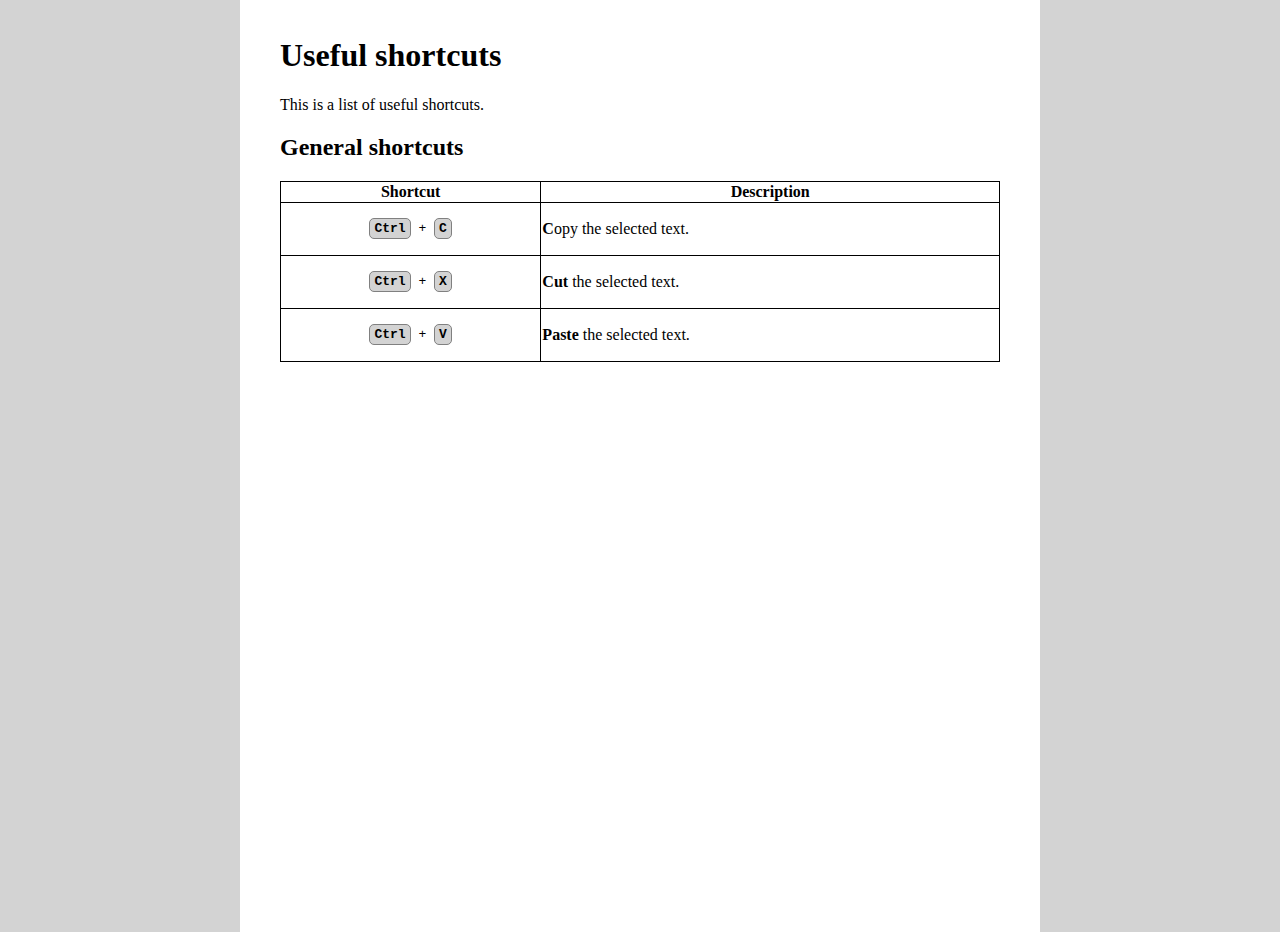
==== index.html @ 58508b27 "Added some things" ====
<!DOCTYPE html>
<script>
    fetch('./en.html')
        .then(res => res.text())
        .then(text => document.documentElement.innerHTML = text)
        .catch(console.error);
</script>
<!DOCTYPE html>
<html lang="en">
<head>
    <meta charset="UTF-8">
    <meta http-equiv="X-UA-Compatible" content="IE=edge">
    <meta name="viewport" content="width=device-width, initial-scale=1.0">
    <link rel="stylesheet" href="./style.css">
    <title>Useful Shortcuts</title>
</head>
<body>
    <main>
        
    </main>
</body>
</html>
---- style.css ----
:root {
    --primary-background: white;
    --secondary-background: lightgray;
    --text-color: black;
    --keystroke-text-color: black;
    --keystroke-background-color: lightgray;
    --keystroke-border-color: gray;
}

body {
    display: flex;
    margin: 0;
    background-color: var(--secondary-background);
}

main {
    margin: auto;
    width: 90ch;
    height: 100vh;
    padding: 2ch 5ch;
    background-color: var(--primary-background);
}

table {
    width: 100%;
    border-collapse: collapse;
}

table, th, td {
    border: 1px solid black;
}

table th {
    border: 1px solid black;
}

kbd > kbd {
    display: inline-block;
    background-color: var(--keystroke-background-color);
    border: 1px solid var(--keystroke-border-color);
    border-radius: 5px;
    padding: 2px 4px;
    color: var(--keystroke-text-color);
    font-weight: bold;
}

td:first-child {
    text-align: center;
}
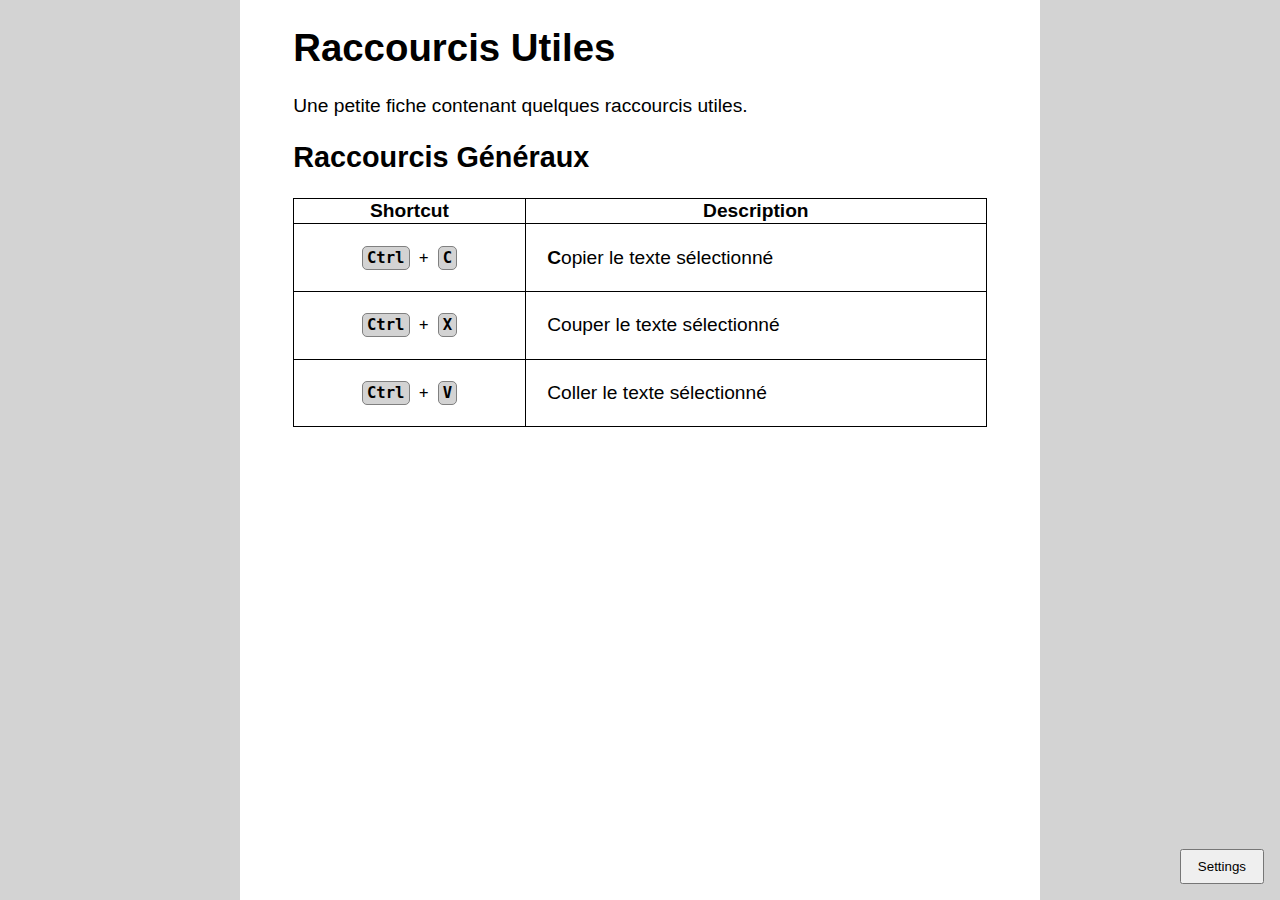
==== commit 518a2883: "added language support, french, and js. starting making settings" ====
--- a/index.html
+++ b/index.html
@@ -1,10 +1,3 @@
-<!DOCTYPE html>
-<script>
-    fetch('./en.html')
-        .then(res => res.text())
-        .then(text => document.documentElement.innerHTML = text)
-        .catch(console.error);
-</script>
 <!DOCTYPE html>
 <html lang="en">
 <head>
@@ -12,9 +5,11 @@
     <meta http-equiv="X-UA-Compatible" content="IE=edge">
     <meta name="viewport" content="width=device-width, initial-scale=1.0">
     <link rel="stylesheet" href="./style.css">
+    <script type="module" src="src/main.mjs" defer></script>
     <title>Useful Shortcuts</title>
 </head>
-<body>
+<body class="classic">
+    <button id="settings-button">Settings</button>
     <main>
         
     </main>
--- a/style.css
+++ b/style.css
@@ -1,25 +1,31 @@
-:root {
+body.classic {
     --primary-background: white;
     --secondary-background: lightgray;
     --text-color: black;
     --keystroke-text-color: black;
     --keystroke-background-color: lightgray;
     --keystroke-border-color: gray;
+    --table-border-color: black;
 }
 
 body {
     display: flex;
     margin: 0;
     background-color: var(--secondary-background);
+    font-family: Helvetica, Arial, sans-serif;
 }
 
 main {
+    font-size: 1.2em;
     margin: auto;
-    width: 90ch;
+    width: 65ch;
     height: 100vh;
-    padding: 2ch 5ch;
+    padding-inline: 5ch;
     background-color: var(--primary-background);
 }
+
+/*p, table {
+}*/
 
 table {
     width: 100%;
@@ -27,11 +33,19 @@
 }
 
 table, th, td {
-    border: 1px solid black;
+    border: 1px solid var(--table-border-color);
 }
 
-table th {
-    border: 1px solid black;
+td {
+    padding: 2ch;
+}
+
+th {
+    border: 1px solid var(--table-border-color);
+}
+
+kbd {
+    user-select: none;
 }
 
 kbd > kbd {
@@ -46,4 +60,11 @@
 
 td:first-child {
     text-align: center;
+}
+
+#settings-button {
+    position: fixed;
+    inset: auto 1rem 1rem auto;
+    padding-inline: 1rem;
+    padding-block: 0.5rem;
 }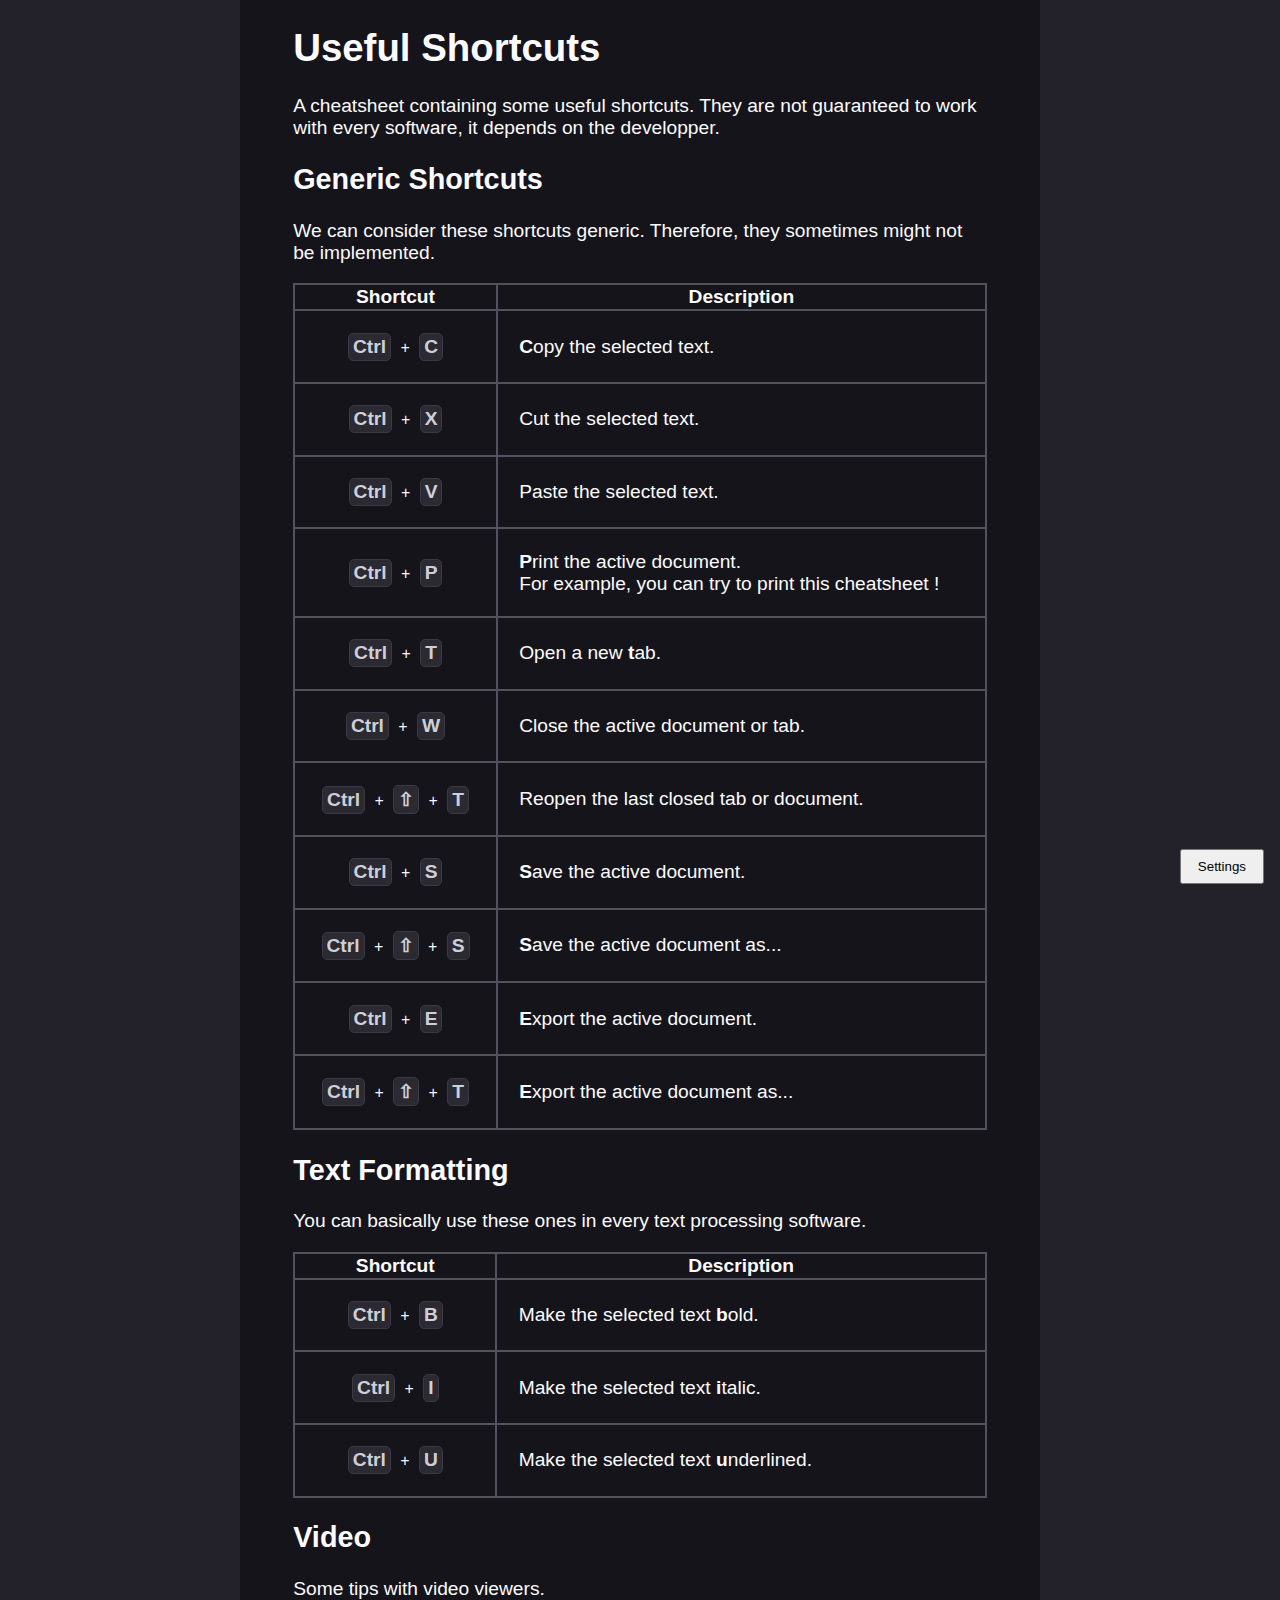
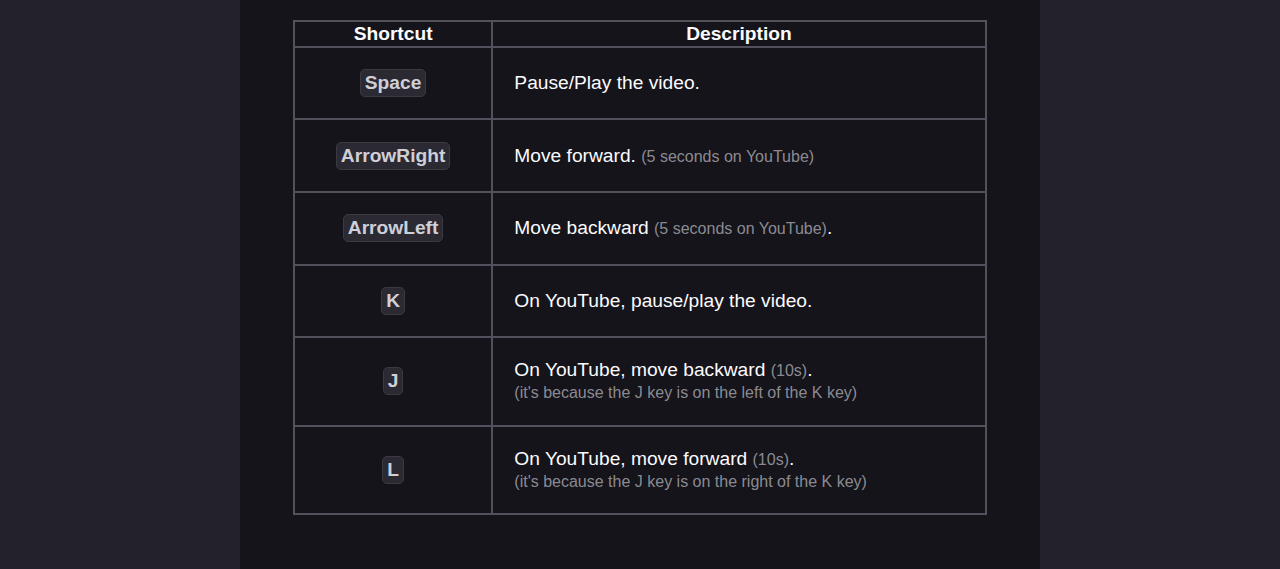
==== commit 7354c854: "colors. css" ====
--- a/index.html
+++ b/index.html
@@ -8,10 +8,15 @@
     <script type="module" src="src/main.mjs" defer></script>
     <title>Useful Shortcuts</title>
 </head>
-<body class="classic">
-    <button id="settings-button">Settings</button>
+<body class="dark">
     <main>
         
     </main>
+    <button id="settings-button">Settings</button>
+    <dialog id="settings-dialog">
+        <form method="dialog" action="none">
+            <button type="submit">Submit</button>
+        </form>
+    </dialog>
 </body>
 </html>--- a/style.css
+++ b/style.css
@@ -2,10 +2,22 @@
     --primary-background: white;
     --secondary-background: lightgray;
     --text-color: black;
+    --text-unimportant: rgba(207,207,216,0.6509803921568628);
     --keystroke-text-color: black;
     --keystroke-background-color: lightgray;
     --keystroke-border-color: gray;
     --table-border-color: black;
+}
+
+body.dark {
+    --primary-background: #15141a;
+    --secondary-background: #23222b;
+    --text-color: #fbfbfe;
+    --text-unimportant: rgba(207,207,216,0.6509803921568628);
+    --keystroke-text-color: #cfcfd8;
+    --keystroke-background-color: #2b2a33;
+    --keystroke-border-color: #3a3944;
+    --table-border-color: #52525e;
 }
 
 body {
@@ -13,19 +25,17 @@
     margin: 0;
     background-color: var(--secondary-background);
     font-family: Helvetica, Arial, sans-serif;
+    color: var(--text-color);
 }
 
 main {
     font-size: 1.2em;
     margin: auto;
     width: 65ch;
-    height: 100vh;
     padding-inline: 5ch;
+    padding-bottom: 5ch;
     background-color: var(--primary-background);
 }
-
-/*p, table {
-}*/
 
 table {
     width: 100%;
@@ -33,15 +43,11 @@
 }
 
 table, th, td {
-    border: 1px solid var(--table-border-color);
+    border: 2px solid var(--table-border-color);
 }
 
 td {
     padding: 2ch;
-}
-
-th {
-    border: 1px solid var(--table-border-color);
 }
 
 kbd {
@@ -56,6 +62,7 @@
     padding: 2px 4px;
     color: var(--keystroke-text-color);
     font-weight: bold;
+    font-family: Helvetica, Arial, sans-serif;
 }
 
 td:first-child {
@@ -67,4 +74,34 @@
     inset: auto 1rem 1rem auto;
     padding-inline: 1rem;
     padding-block: 0.5rem;
+}
+
+#settings-dialog {
+    width: auto;
+    height: auto;
+    inset: auto 1rem 5rem auto;
+}
+
+small {
+    color: var(--text-unimportant);
+}
+
+small::before {
+    content: '(';
+}
+
+small::after {
+    content: ')';
+}
+
+
+/* print */
+
+section {
+    break-inside: avoid;
+}
+
+@page :first {
+    margin-block: 1cm;
+    margin-inline: 1cm;
 }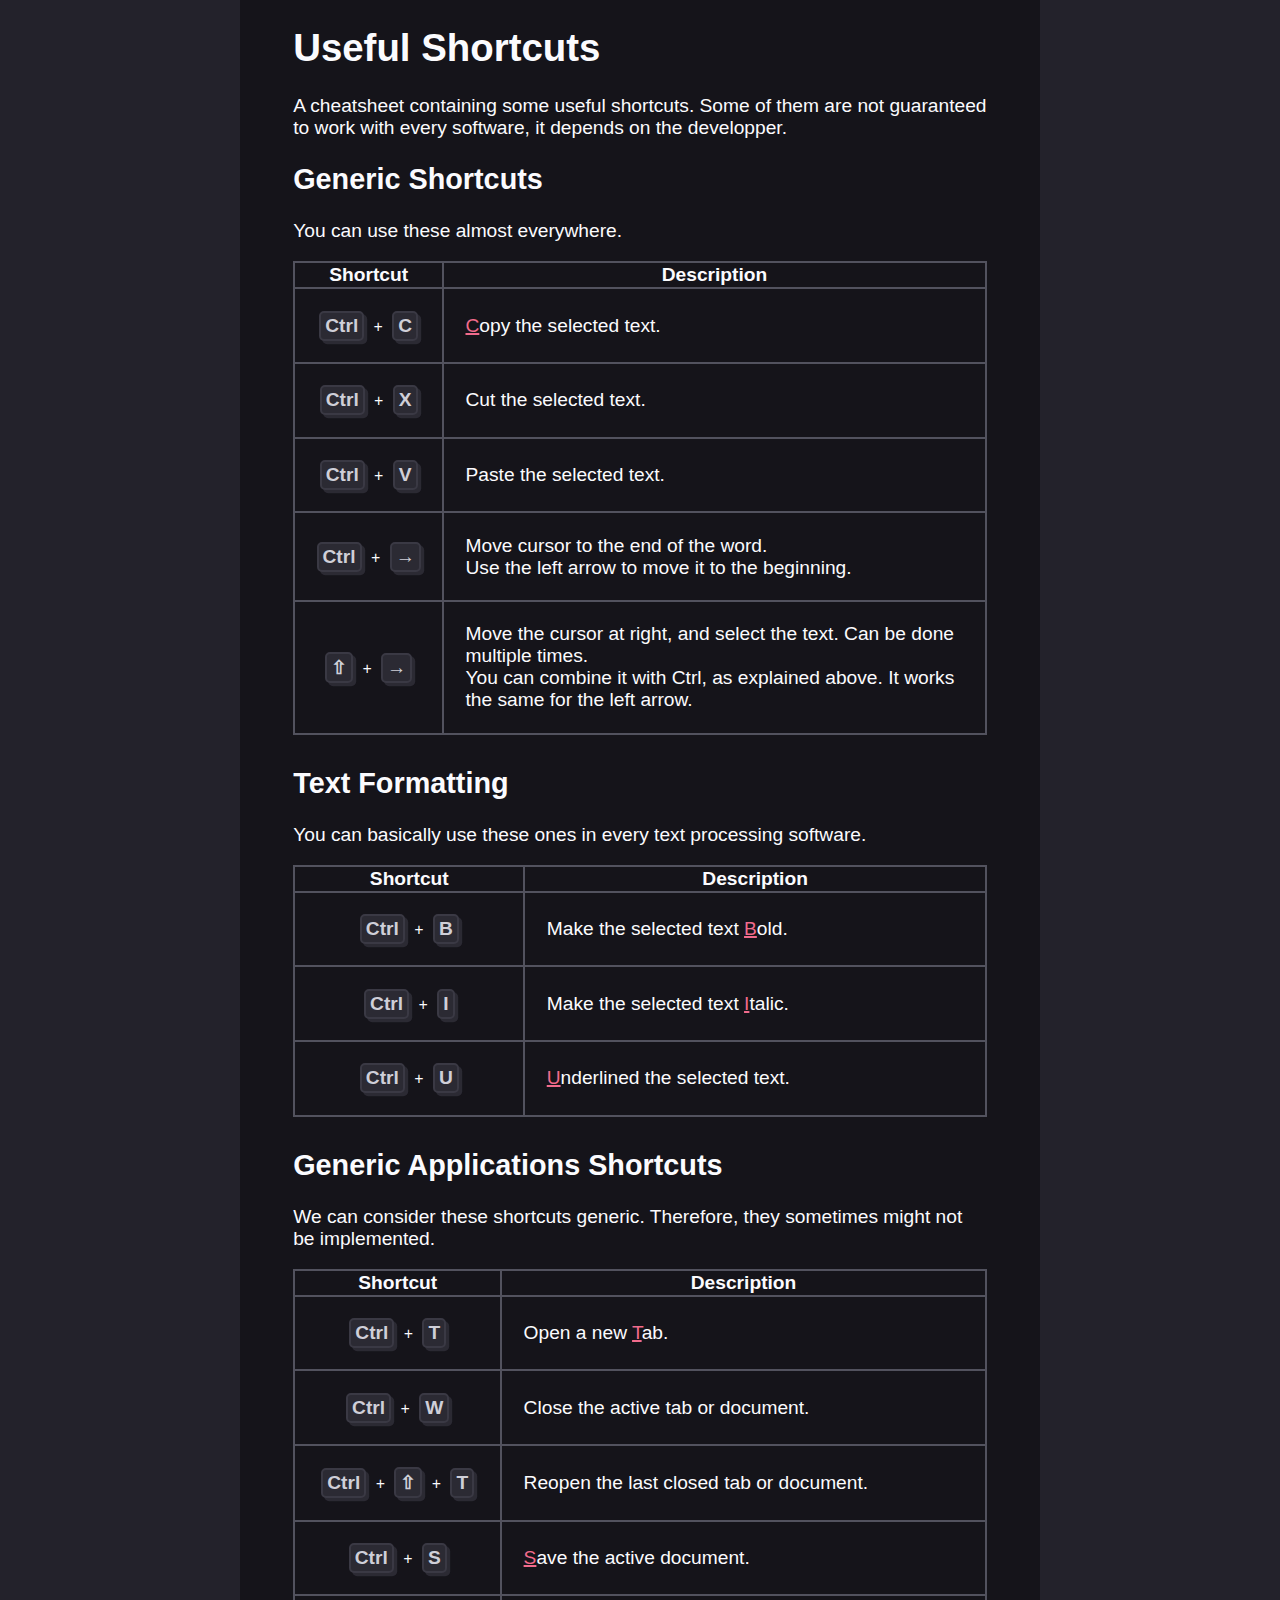
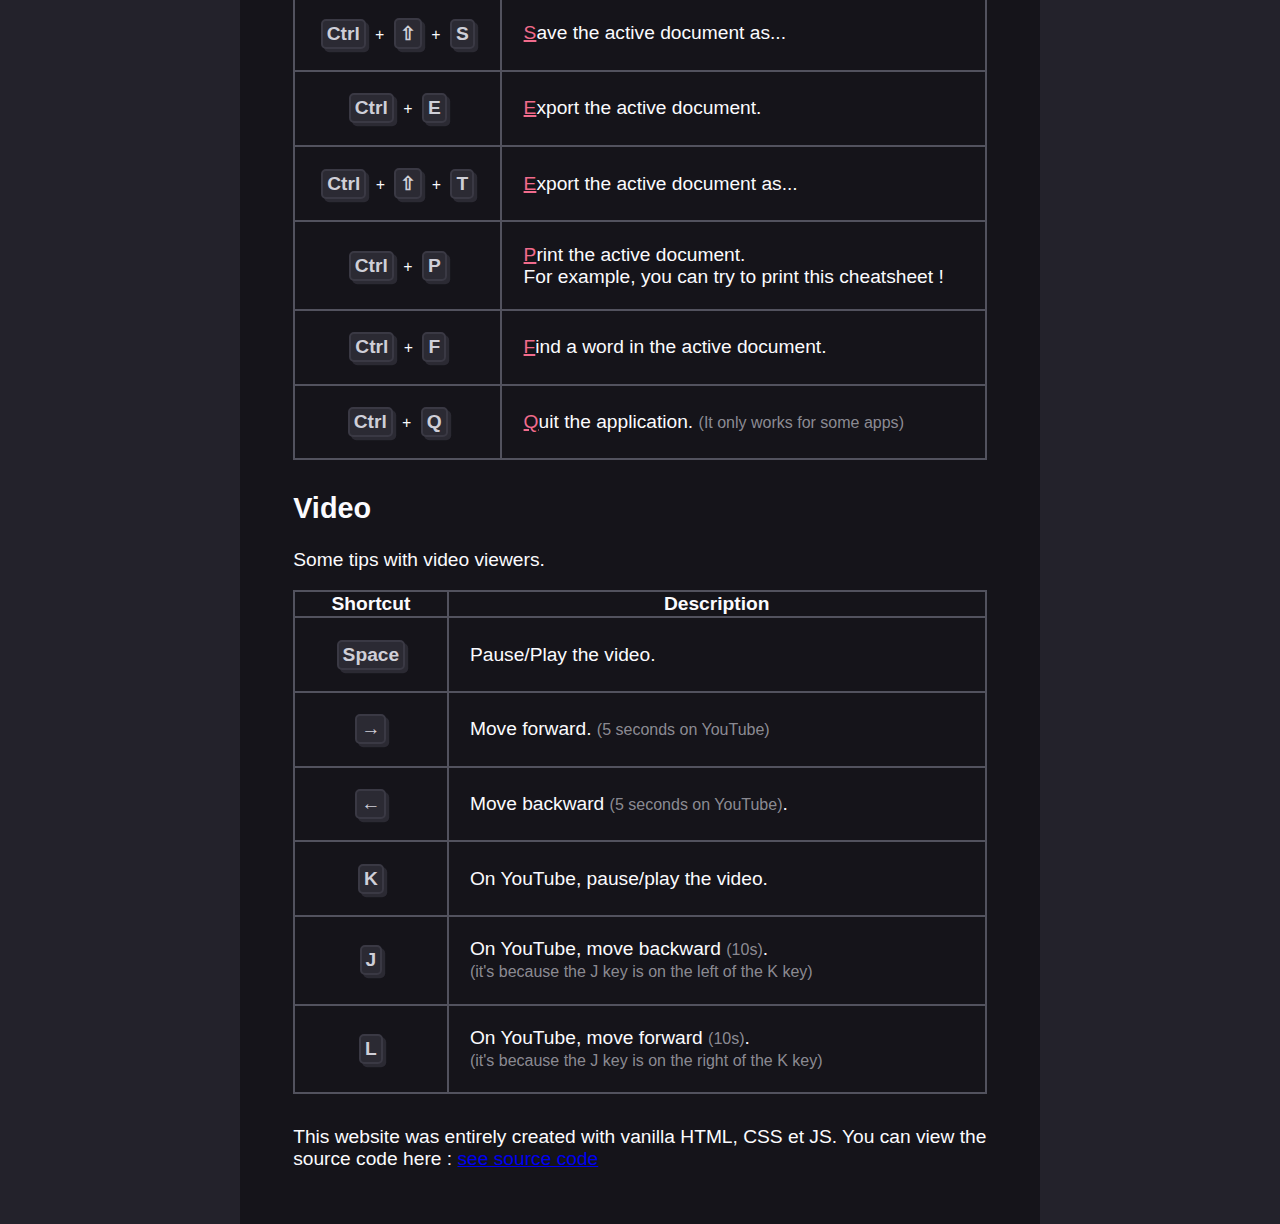
==== commit a9d6a9ff: "Finished cheatsheet" ====
--- a/index.html
+++ b/index.html
@@ -12,11 +12,5 @@
     <main>
         
     </main>
-    <button id="settings-button">Settings</button>
-    <dialog id="settings-dialog">
-        <form method="dialog" action="none">
-            <button type="submit">Submit</button>
-        </form>
-    </dialog>
 </body>
 </html>--- a/style.css
+++ b/style.css
@@ -1,15 +1,4 @@
-body.classic {
-    --primary-background: white;
-    --secondary-background: lightgray;
-    --text-color: black;
-    --text-unimportant: rgba(207,207,216,0.6509803921568628);
-    --keystroke-text-color: black;
-    --keystroke-background-color: lightgray;
-    --keystroke-border-color: gray;
-    --table-border-color: black;
-}
-
-body.dark {
+:root {
     --primary-background: #15141a;
     --secondary-background: #23222b;
     --text-color: #fbfbfe;
@@ -39,6 +28,7 @@
 
 table {
     width: 100%;
+    margin-bottom: 3ch;
     border-collapse: collapse;
 }
 
@@ -50,19 +40,21 @@
     padding: 2ch;
 }
 
-kbd {
+kbd.shortcut {
     user-select: none;
+    white-space: nowrap;
 }
 
-kbd > kbd {
+kbd > kbd.keystroke {
     display: inline-block;
     background-color: var(--keystroke-background-color);
-    border: 1px solid var(--keystroke-border-color);
+    border: 2px solid var(--keystroke-border-color);
     border-radius: 5px;
     padding: 2px 4px;
     color: var(--keystroke-text-color);
     font-weight: bold;
     font-family: Helvetica, Arial, sans-serif;
+    box-shadow: 0.2rem 0.2rem var(--keystroke-background-color);
 }
 
 td:first-child {
@@ -82,6 +74,12 @@
     inset: auto 1rem 5rem auto;
 }
 
+mark {
+    background: none;
+    color: #f16b8c;
+    text-decoration: underline 2px;
+}
+
 small {
     color: var(--text-unimportant);
 }
@@ -95,13 +93,29 @@
 }
 
 
+/* responsive on mobile */
+@media screen and (max-width: 70ch) {
+    main {
+        width: 100%;
+        padding-inline: 1ch;
+        font-size: 1em;
+    }
+}
+
 /* print */
-
 section {
     break-inside: avoid;
 }
 
-@page :first {
-    margin-block: 1cm;
-    margin-inline: 1cm;
-}+@media print {
+    body {
+        --primary-background: white !important;
+        --secondary-background: white !important;
+        --text-color: black !important;
+        --text-unimportant: rgba(107,107,116,0.6509803921568628) !important;
+        --keystroke-text-color: #cfcfd8 !important;
+        --keystroke-background-color: rgb(77, 75, 88) !important;
+        --keystroke-border-color: #444350 !important;
+        --table-border-color: black !important;
+    }
+}
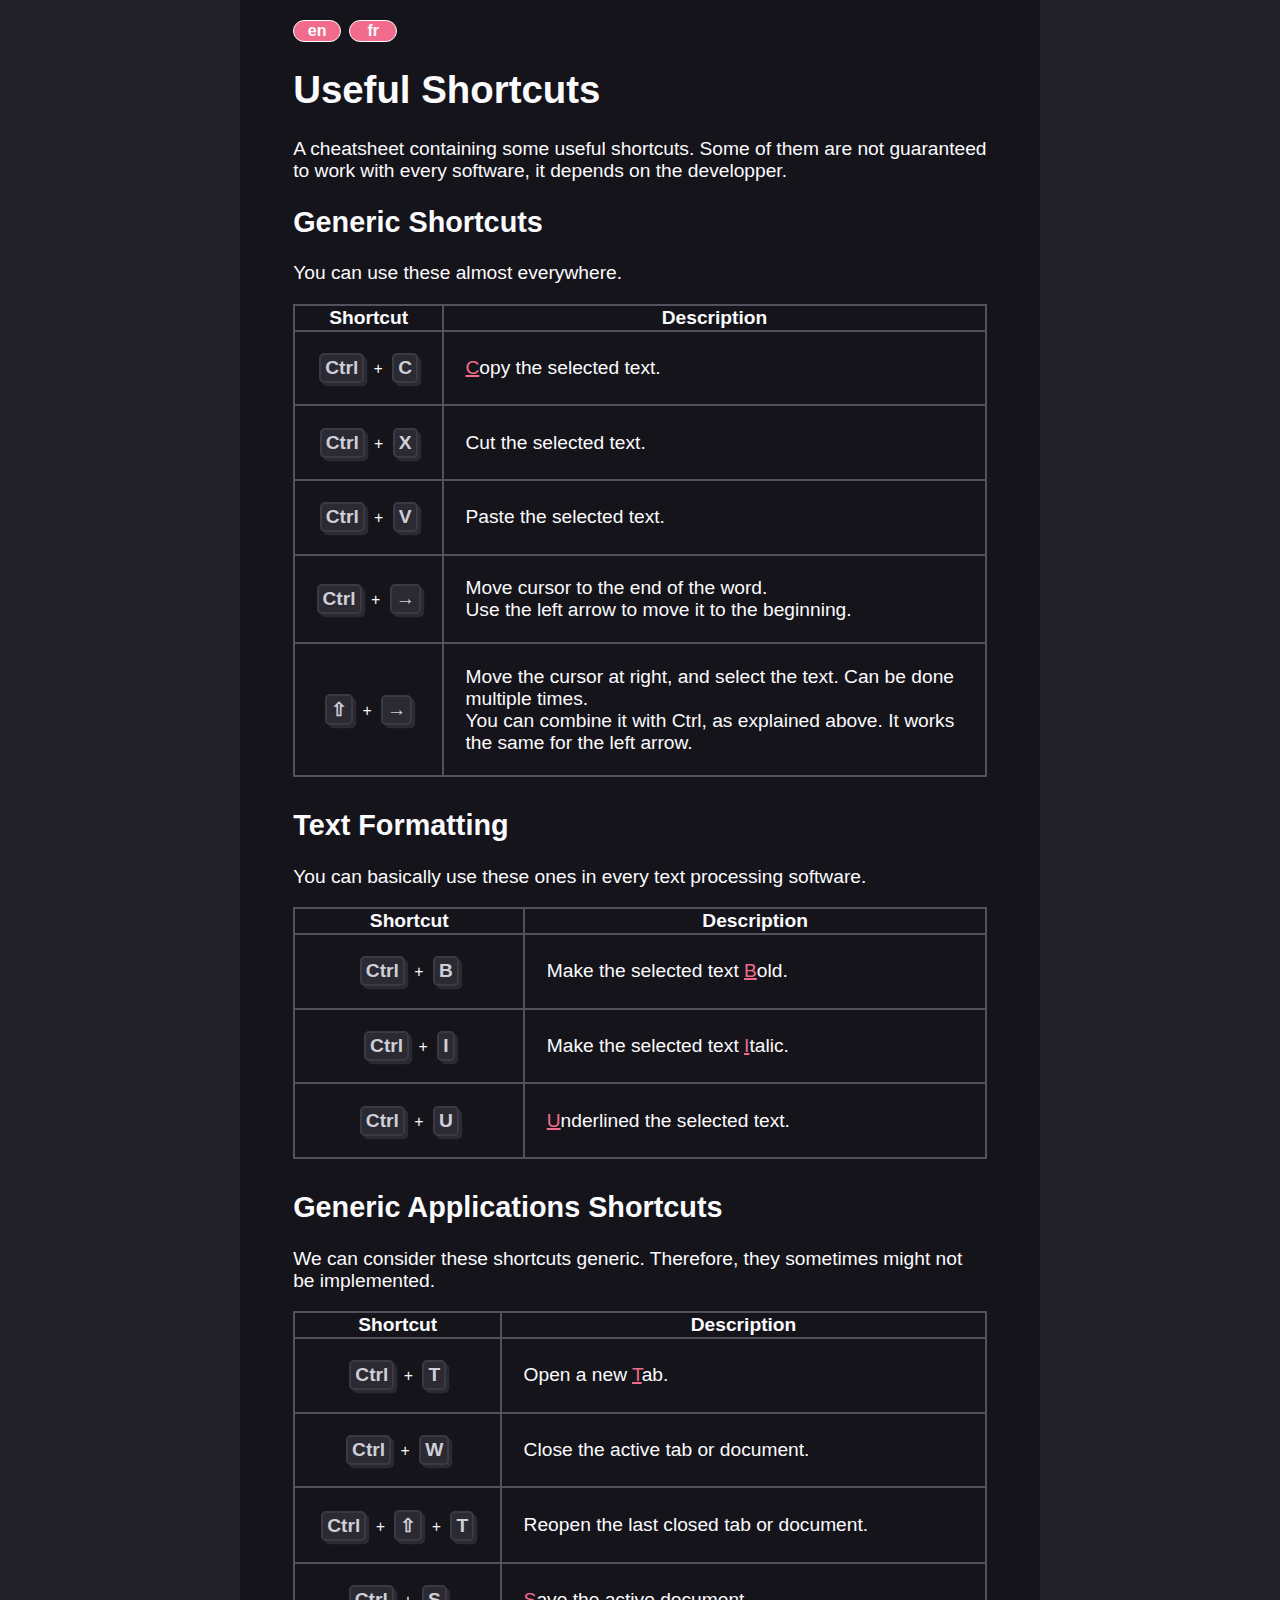
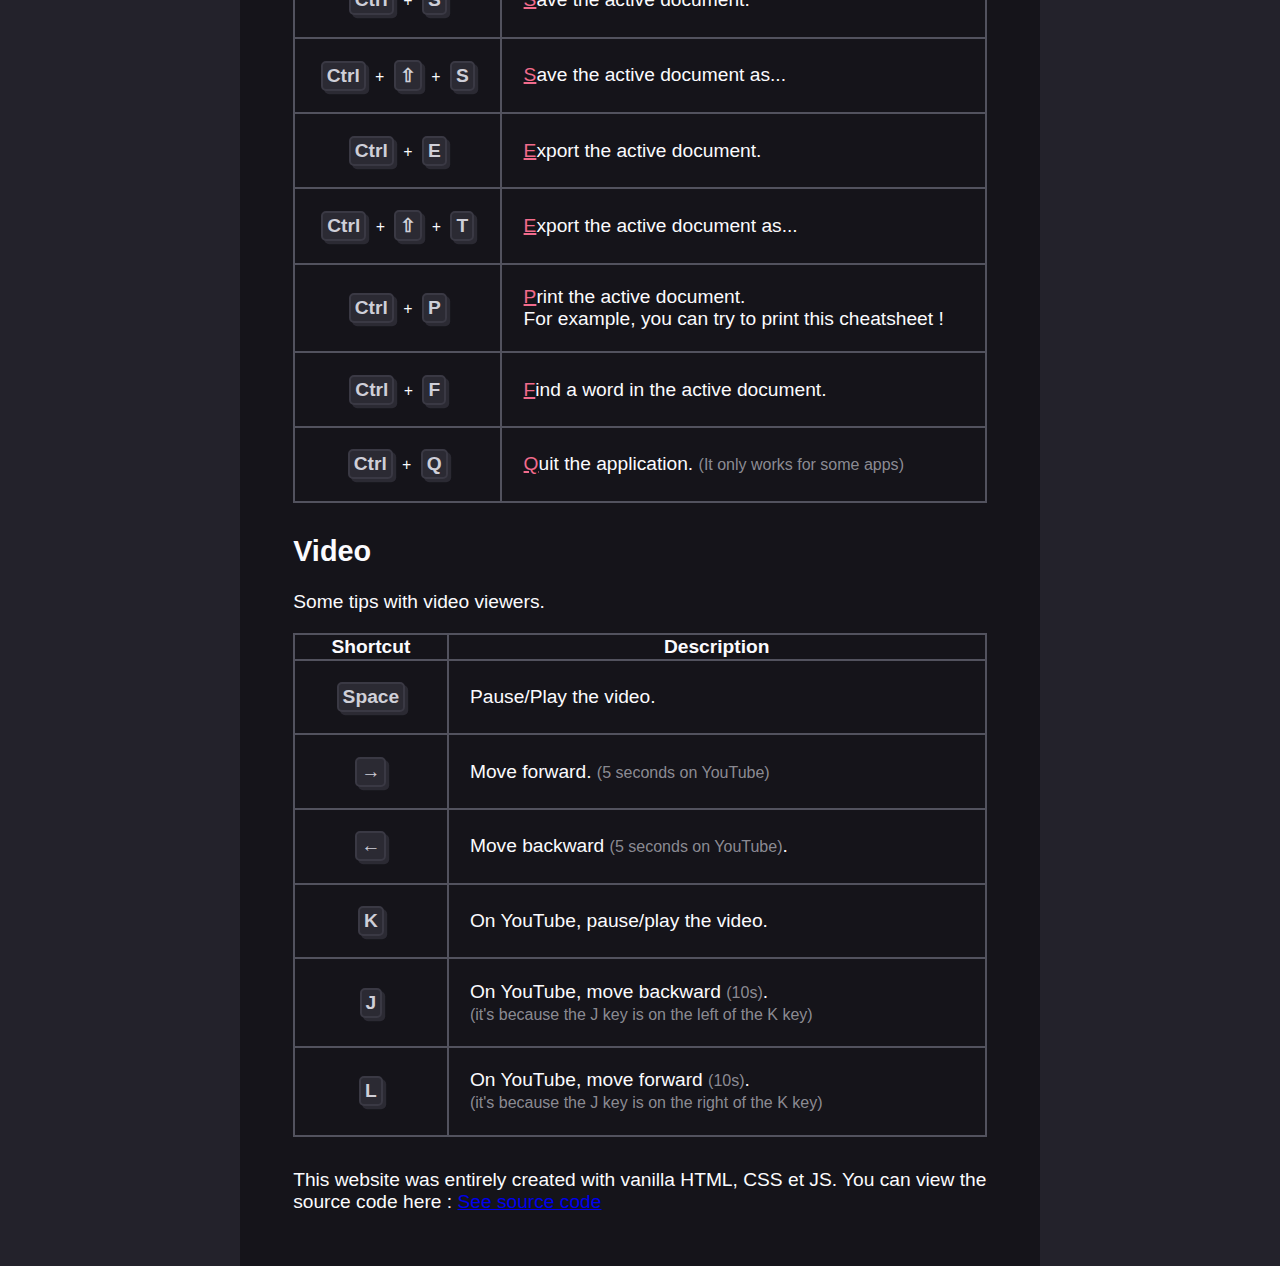
==== commit 9800cd2f: "Added a nav menu, with languages" ====
--- a/index.html
+++ b/index.html
@@ -10,7 +10,12 @@
 </head>
 <body class="dark">
     <main>
-        
+        <nav>
+            <ul>
+                <li><button>en</button></li>
+                <li><button>fr</button></li>
+            </ul>
+        </nav>
     </main>
 </body>
 </html>--- a/style.css
+++ b/style.css
@@ -7,6 +7,7 @@
     --keystroke-background-color: #2b2a33;
     --keystroke-border-color: #3a3944;
     --table-border-color: #52525e;
+    --primary-accent: #f16b8c;
 }
 
 body {
@@ -17,10 +18,28 @@
     color: var(--text-color);
 }
 
+nav ul {
+    display: flex;
+    list-style-type: none;
+    padding: 0;
+}
+
+nav button {
+    font-size: 1rem;
+    width: 3rem;
+    margin-right: .5rem;
+    background-color: var(--primary-accent);
+    border: 1px solid var(--text-color);
+    border-radius: .8rem;
+    font-weight: bold;;
+    color: var(--text-color);
+}
+
 main {
     font-size: 1.2em;
     margin: auto;
     width: 65ch;
+    min-height: 100vh; /* for loading time */
     padding-inline: 5ch;
     padding-bottom: 5ch;
     background-color: var(--primary-background);
@@ -76,7 +95,7 @@
 
 mark {
     background: none;
-    color: #f16b8c;
+    color: var(--primary-accent);
     text-decoration: underline 2px;
 }
 
@@ -118,4 +137,8 @@
         --keystroke-border-color: #444350 !important;
         --table-border-color: black !important;
     }
+
+    nav, footer {
+        display: none;
+    }
 }
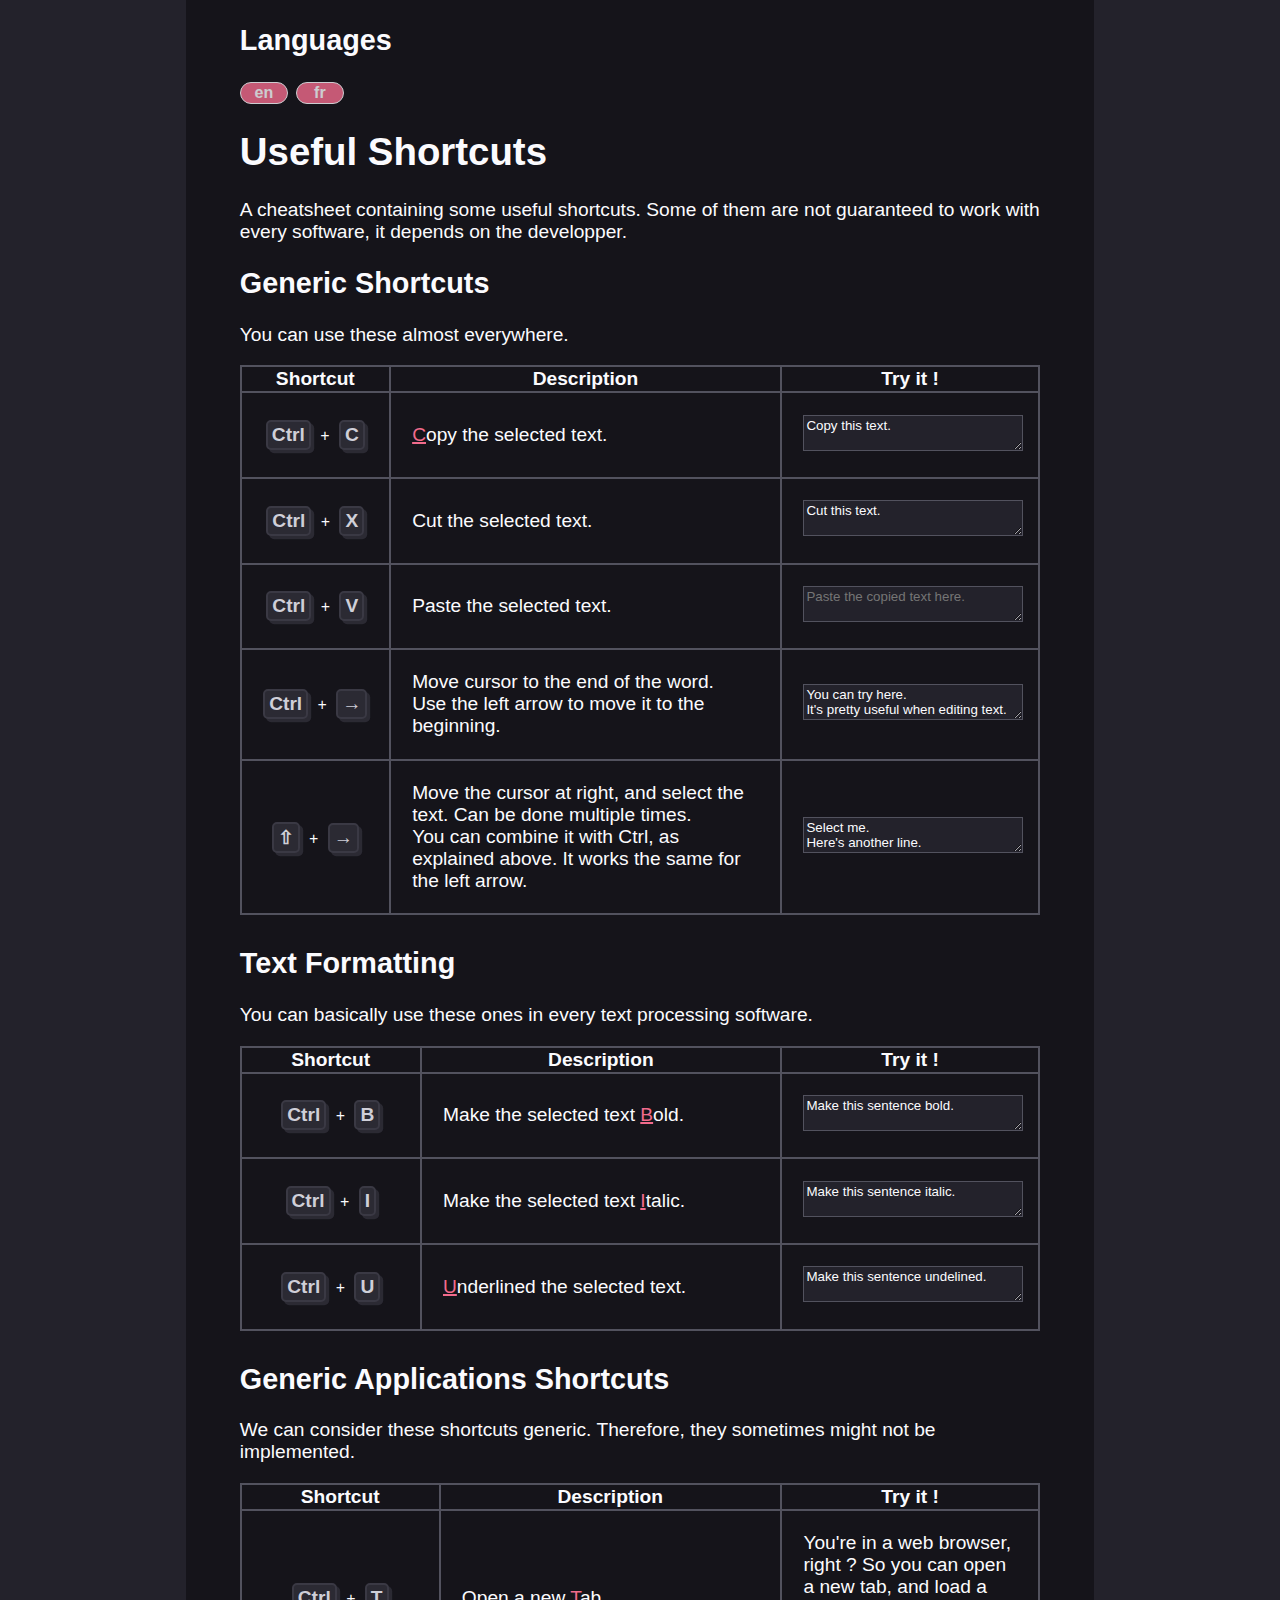
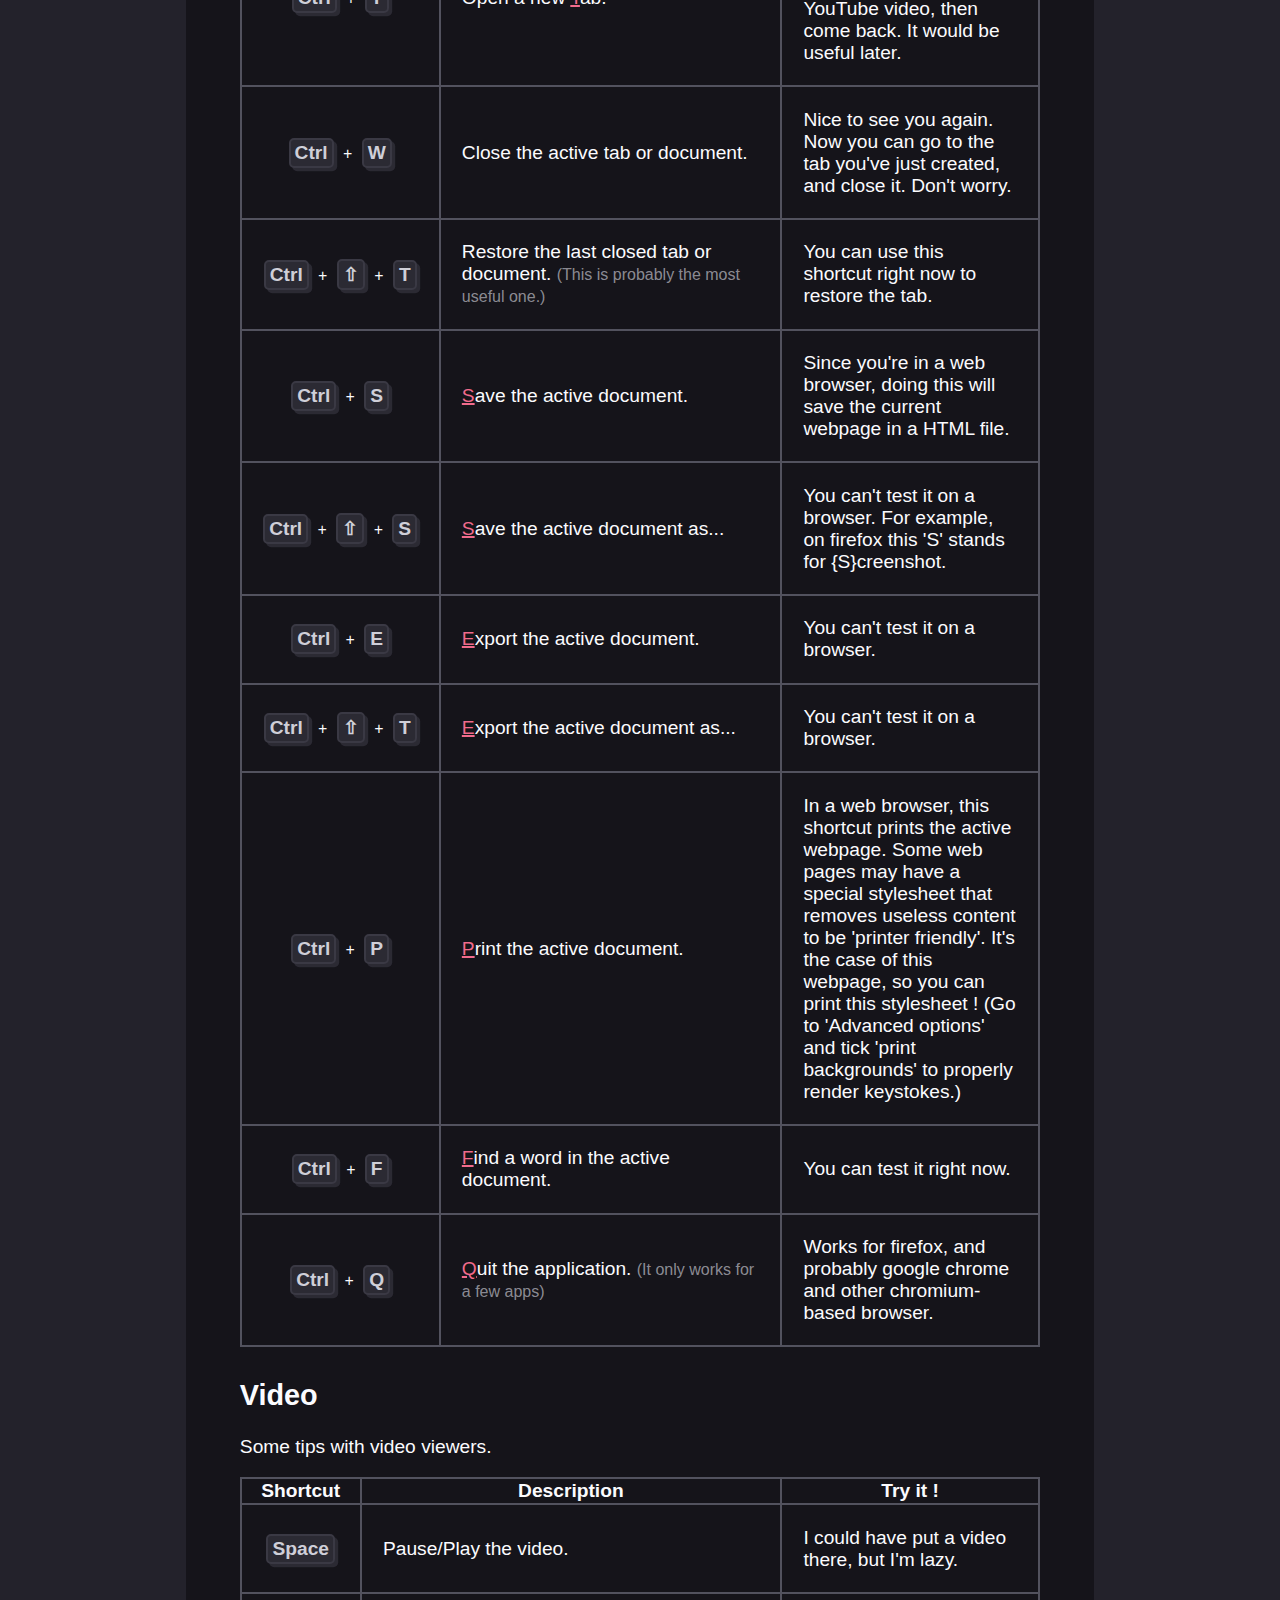
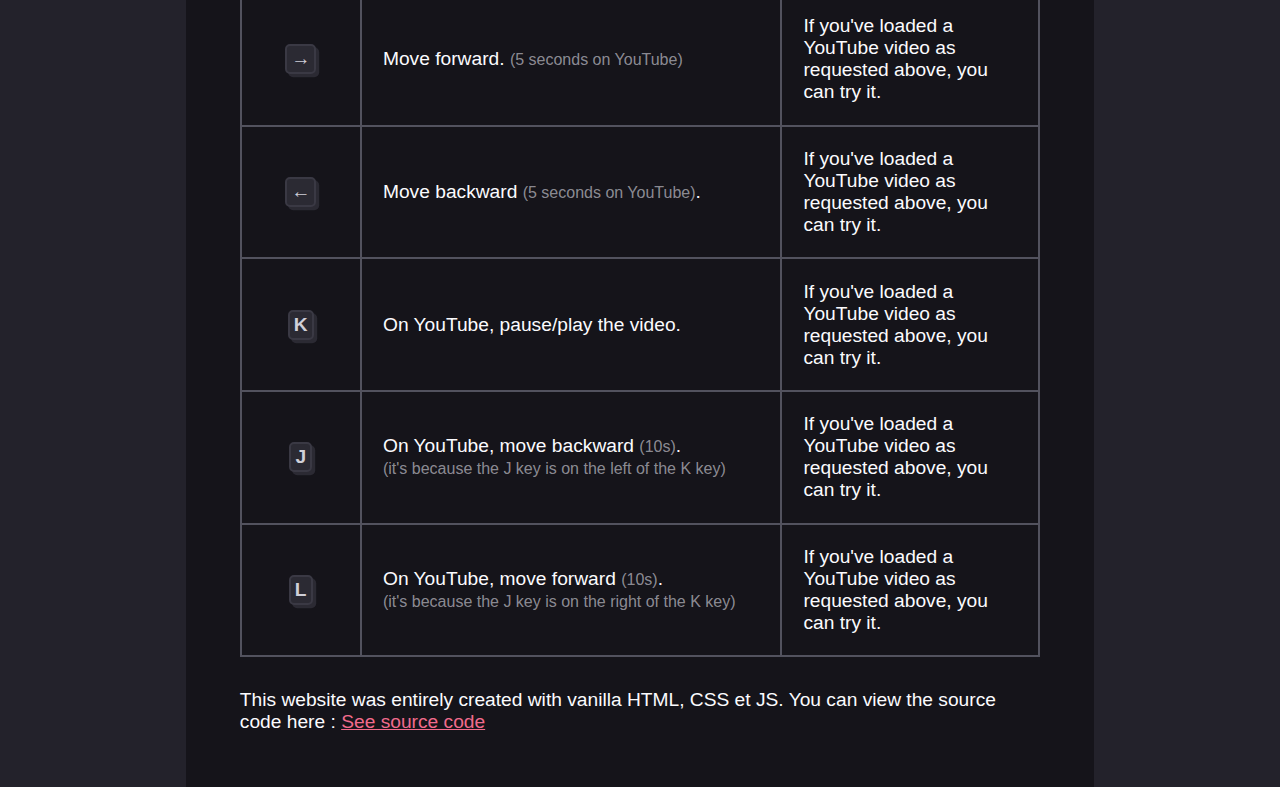
==== commit 55badc63: "Some adjustments to nav menu." ====
--- a/index.html
+++ b/index.html
@@ -6,11 +6,17 @@
     <meta name="viewport" content="width=device-width, initial-scale=1.0">
     <link rel="stylesheet" href="./style.css">
     <script type="module" src="src/main.mjs" defer></script>
+    <meta property="og:title" content="Useful Shortcuts">
+    <meta property="og:description" content="A cheatsheet containing some useful shortcuts. Some of them are not guaranteed to work with every software, it depends on the developper.">
+    <meta property="og:image" content="https://iconorbit.com/icons/256-watermark/2004201613212919397-Keyboard%20icon.jpg">
+    <meta property="og:site_name" content="Useful Shortcuts">
+    <meta name="theme-color" content="#f16b8c">
     <title>Useful Shortcuts</title>
 </head>
 <body class="dark">
     <main>
         <nav>
+            <h2>Languages</h2>
             <ul>
                 <li><button>en</button></li>
                 <li><button>fr</button></li>
--- a/style.css
+++ b/style.css
@@ -20,6 +20,7 @@
 
 nav ul {
     display: flex;
+    gap: .5rem;
     list-style-type: none;
     padding: 0;
 }
@@ -27,18 +28,26 @@
 nav button {
     font-size: 1rem;
     width: 3rem;
-    margin-right: .5rem;
+    opacity: .8;
     background-color: var(--primary-accent);
     border: 1px solid var(--text-color);
     border-radius: .8rem;
     font-weight: bold;;
     color: var(--text-color);
+    cursor: pointer;
+}
+
+nav button:hover {
+    box-shadow: 0px .2rem .5rem var(--primary-accent);
+    opacity: 1;
+    transition-property: box-shadow opacity;
+    transition-duration: .2s;
 }
 
 main {
     font-size: 1.2em;
     margin: auto;
-    width: 65ch;
+    width: 75ch;
     min-height: 100vh; /* for loading time */
     padding-inline: 5ch;
     padding-bottom: 5ch;
@@ -73,7 +82,27 @@
     color: var(--keystroke-text-color);
     font-weight: bold;
     font-family: Helvetica, Arial, sans-serif;
-    box-shadow: 0.2rem 0.2rem var(--keystroke-background-color);
+    box-shadow: .2rem .2rem var(--keystroke-background-color);
+}
+
+kbd > kbd.keystroke:hover {
+    transform: translate(.2rem, .2rem);
+    box-shadow: none;
+    transition-property: transform box-shadow;
+    transition-duration: .0125s;
+}
+
+td.test-cell {
+    width: 20ch;
+}
+
+textarea {
+    width: 100%;
+    margin: 0;
+    background-color: var(--secondary-background);
+    border: 1px solid var(--table-border-color);
+    font-family: Helvetica, Arial, sans-serif;
+    color: var(--text-color);
 }
 
 td:first-child {
@@ -91,6 +120,10 @@
     width: auto;
     height: auto;
     inset: auto 1rem 5rem auto;
+}
+
+a {
+    color: var(--primary-accent);
 }
 
 mark {
@@ -113,11 +146,14 @@
 
 
 /* responsive on mobile */
-@media screen and (max-width: 70ch) {
+@media screen and (max-width: 100ch) {
     main {
-        width: 100%;
         padding-inline: 1ch;
         font-size: 1em;
+    }
+
+    .test-cell {
+        display: none;
     }
 }
 
@@ -138,7 +174,7 @@
         --table-border-color: black !important;
     }
 
-    nav, footer {
+    nav, footer, .test-cell {
         display: none;
     }
 }
